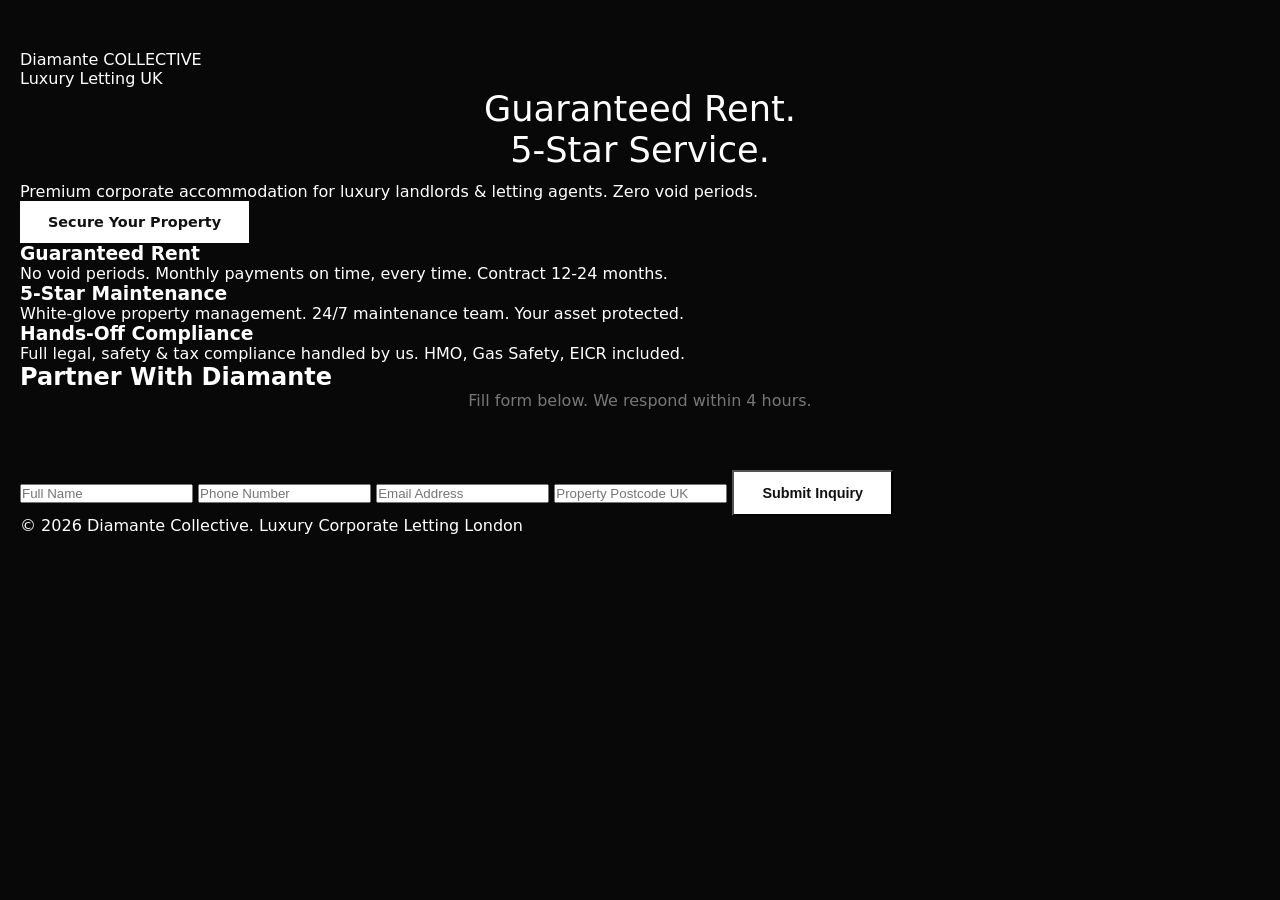
==== demo-aevum_index.html @ 5e606276 "Rename demo-aevum-main_index.html to demo-aevum_index.html" ====
<!DOCTYPE html>
<html lang="en">
<head>
<meta charset="UTF-8">
<meta name="viewport" content="width=device-width,initial-scale=1">
<title>Diamante Collective - Luxury Corporate Letting</title>
<link rel="stylesheet" href="style.css">
</head>
<body>
<header>
<div class="logo">Diamante COLLECTIVE</div>
<nav>Luxury Letting UK</nav>
</header>

<section class="hero">
<h1>Guaranteed Rent.<br>5-Star Service.</h1>
<p>Premium corporate accommodation for luxury landlords & letting agents. Zero void periods.</p>
<a href="#contact" class="btn">Secure Your Property</a>
</section>

<section class="benefits">
<div class="benefit">
<h3>Guaranteed Rent</h3>
<p>No void periods. Monthly payments on time, every time. Contract 12-24 months.</p>
</div>
<div class="benefit">
<h3>5-Star Maintenance</h3>
<p>White-glove property management. 24/7 maintenance team. Your asset protected.</p>
</div>
<div class="benefit">
<h3>Hands-Off Compliance</h3>
<p>Full legal, safety & tax compliance handled by us. HMO, Gas Safety, EICR included.</p>
</div>
</section>

<section id="contact" class="contact">
<h2>Partner With Diamante</h2>
<p class="sub">Fill form below. We respond within 4 hours.</p>
<form action="https://formspree.io/f/xpzgknkb" method="POST">
<input type="text" name="name" placeholder="Full Name" required>
<input type="tel" name="phone" placeholder="Phone Number" required>
<input type="email" name="email" placeholder="Email Address" required>
<input type="text" name="postcode" placeholder="Property Postcode UK" required>
<button type="submit" class="btn">Submit Inquiry</button>
</form>
</section>

<footer>
<p>&copy; 2026 Diamante Collective. Luxury Corporate Letting London</p>
</footer>
</body>
</html>
---- style.css ----
*{margin:0;padding:0;box-sizing:border-box}
body{font-family:system-ui,Arial,sans-serif;background:#080808;color:#fff;padding:50px 20px}
h1{text-align:center;font-weight:300;font-size:2.2rem;margin-bottom:12px;animation:fadeIn 0.6s}
p.sub{text-align:center;color:#777;margin-bottom:60px;animation:fadeIn 0.8s}
.grid{display:grid;grid-template-columns:repeat(3,1fr);gap:30px;max-width:1200px;margin:0 auto}
.card{background:#111;border:1px solid #1a1a1a;padding:35px;text-align:center;transition:all 0.3s;animation:slideUp 0.6s}
.card:hover{border-color:#fff;transform:translateY(-8px);box-shadow:0 10px 30px rgba(255,255,255,0.05)}
.card h3{font-size:1.4rem;margin-bottom:15px;font-weight:400}
.card p{color:#999;font-size:0.92rem;margin-bottom:28px;min-height:70px;line-height:1.6}
.btn{display:inline-block;background:#fff;color:#111;padding:13px 28px;text-decoration:none;font-weight:600;font-size:0.9rem;transition:0.3s}
.btn:hover{background:transparent;color:#fff;border:1px solid #fff}
.speed{color:#22c55e;font-size:0.8rem;margin-top:12px;font-weight:500}
@keyframes fadeIn{from{opacity:0}to{opacity:1}}
@keyframes slideUp{from{opacity:0;transform:translateY(20px)}to{opacity:1;transform:translateY(0)}}
@media(max-width:900px){.grid{grid-template-columns:1fr}}
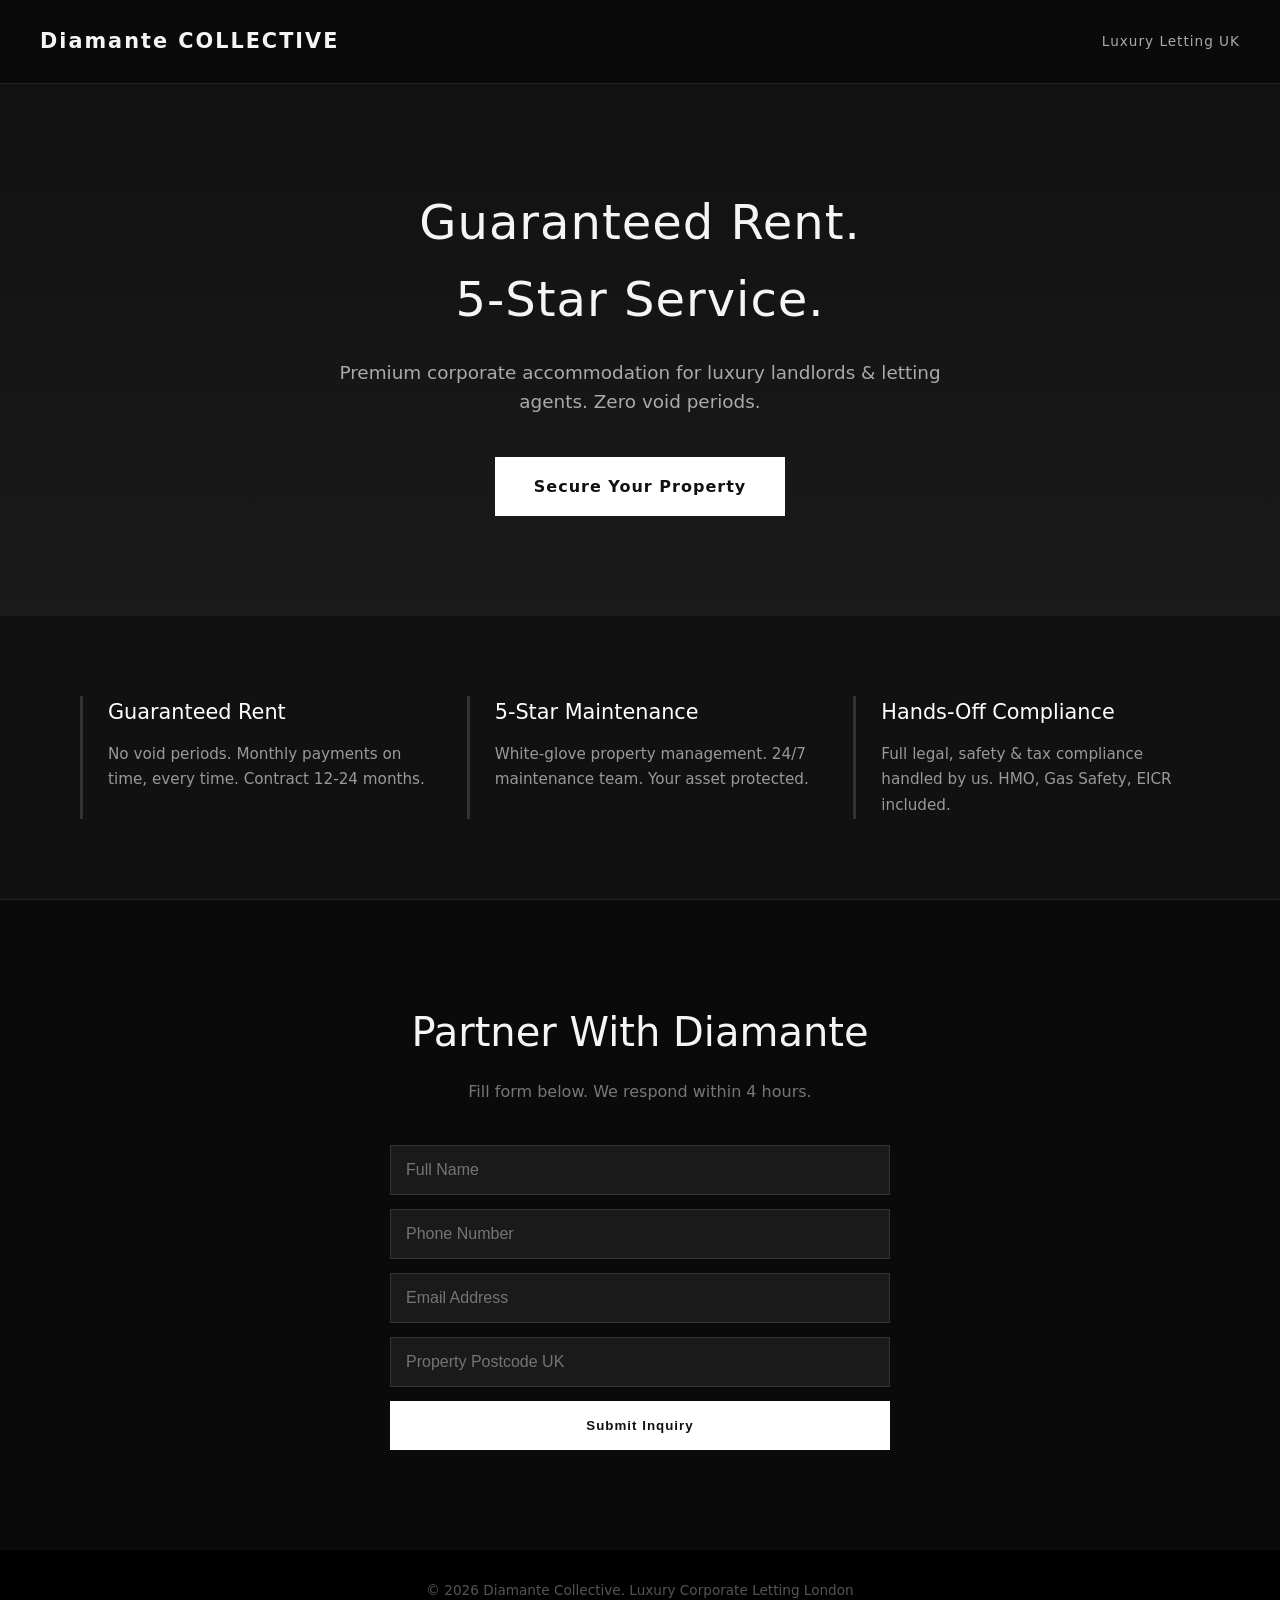
==== commit 8ea189b0: "Update demo-aevum_index.html" ====
--- a/demo-aevum_index.html
+++ b/demo-aevum_index.html
@@ -4,7 +4,7 @@
 <meta charset="UTF-8">
 <meta name="viewport" content="width=device-width,initial-scale=1">
 <title>Diamante Collective - Luxury Corporate Letting</title>
-<link rel="stylesheet" href="style.css">
+<link rel="stylesheet" href="demo-aevum_style.css">
 </head>
 <body>
 <header>
--- a/demo-aevum_style.css
+++ b/demo-aevum_style.css
@@ -0,0 +1,29 @@
+*{margin:0;padding:0;box-sizing:border-box}
+body{font-family:system-ui,-apple-system,Arial,sans-serif;background:#111;color:#f5f5f5;line-height:1.6;animation:fadeIn 0.5s}
+@keyframes fadeIn{from{opacity:0}to{opacity:1}}
+header{display:flex;justify-content:space-between;align-items:center;padding:25px 40px;background:#0a0a0a;border-bottom:1px solid #222;animation:slideDown 0.5s}
+@keyframes slideDown{from{transform:translateY(-20px);opacity:0}to{transform:translateY(0);opacity:1}}
+.logo{font-size:1.3rem;font-weight:700;letter-spacing:2px}
+nav{font-size:0.85rem;color:#aaa;letter-spacing:1px}
+.hero{text-align:center;padding:100px 20px;background:linear-gradient(180deg,#111 0%,#1a1a1a 100%)}
+.hero h1{font-size:3rem;font-weight:300;letter-spacing:1px;margin-bottom:20px;animation:fadeIn 0.8s}
+.hero p{font-size:1.15rem;color:#aaa;margin-bottom:40px;max-width:650px;margin-left:auto;margin-right:auto;animation:fadeIn 1s}
+.btn{display:inline-block;background:#fff;color:#111;text-decoration:none;padding:16px 38px;font-weight:600;letter-spacing:1px;transition:all 0.3s;border:1px solid #fff;animation:fadeIn 1.2s}
+.btn:hover{background:transparent;color:#fff;transform:scale(1.05)}
+.benefits{display:grid;grid-template-columns:repeat(3,1fr);gap:40px;padding:80px 40px;max-width:1200px;margin:0 auto}
+.benefit{border-left:3px solid #333;padding-left:25px;animation:slideUp 0.6s;animation-fill-mode:both}
+.benefit:nth-child(1){animation-delay:0.2s}
+.benefit:nth-child(2){animation-delay:0.4s}
+.benefit:nth-child(3){animation-delay:0.6s}
+@keyframes slideUp{from{opacity:0;transform:translateX(-20px)}to{opacity:1;transform:translateX(0)}}
+.benefit h3{font-size:1.3rem;font-weight:500;margin-bottom:12px;color:#fff}
+.benefit p{color:#999;font-size:0.95rem;line-height:1.7}
+.contact{text-align:center;padding:100px 20px;background:#0a0a0a;border-top:1px solid #222}
+.contact h2{font-size:2.5rem;font-weight:300;margin-bottom:15px}
+.contact .sub{color:#777;margin-bottom:40px}
+form{max-width:500px;margin:0 auto;display:flex;flex-direction:column;gap:14px}
+input{background:#1a1a1a;border:1px solid #333;padding:15px;color:#fff;font-size:1rem;outline:none;transition:0.3s}
+input:focus{border-color:#fff}
+footer{text-align:center;padding:30px;background:#000;color:#555;font-size:0.85rem}
+@media(max-width:768px){.hero h1{font-size:2rem}.benefits{grid-template-columns:1fr;gap:30px;padding:60px 20px}header{padding:20px}}
+
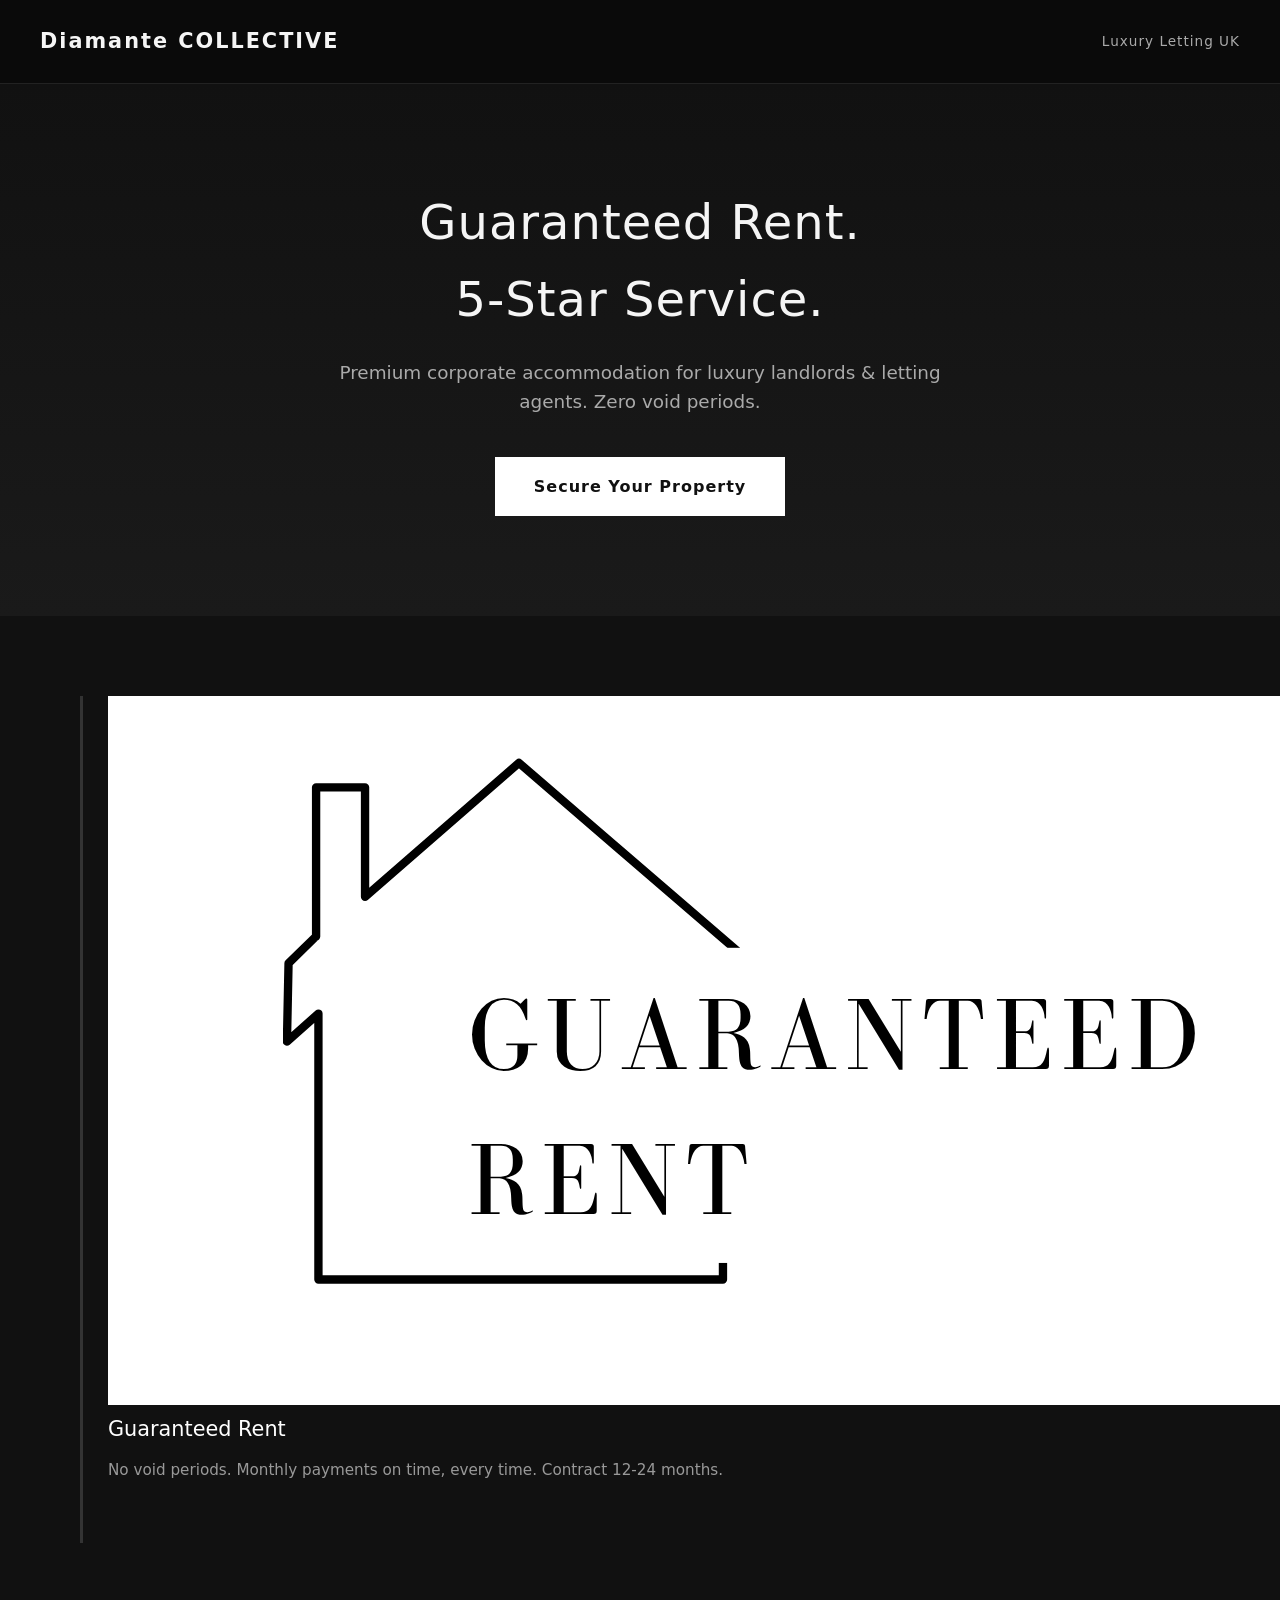
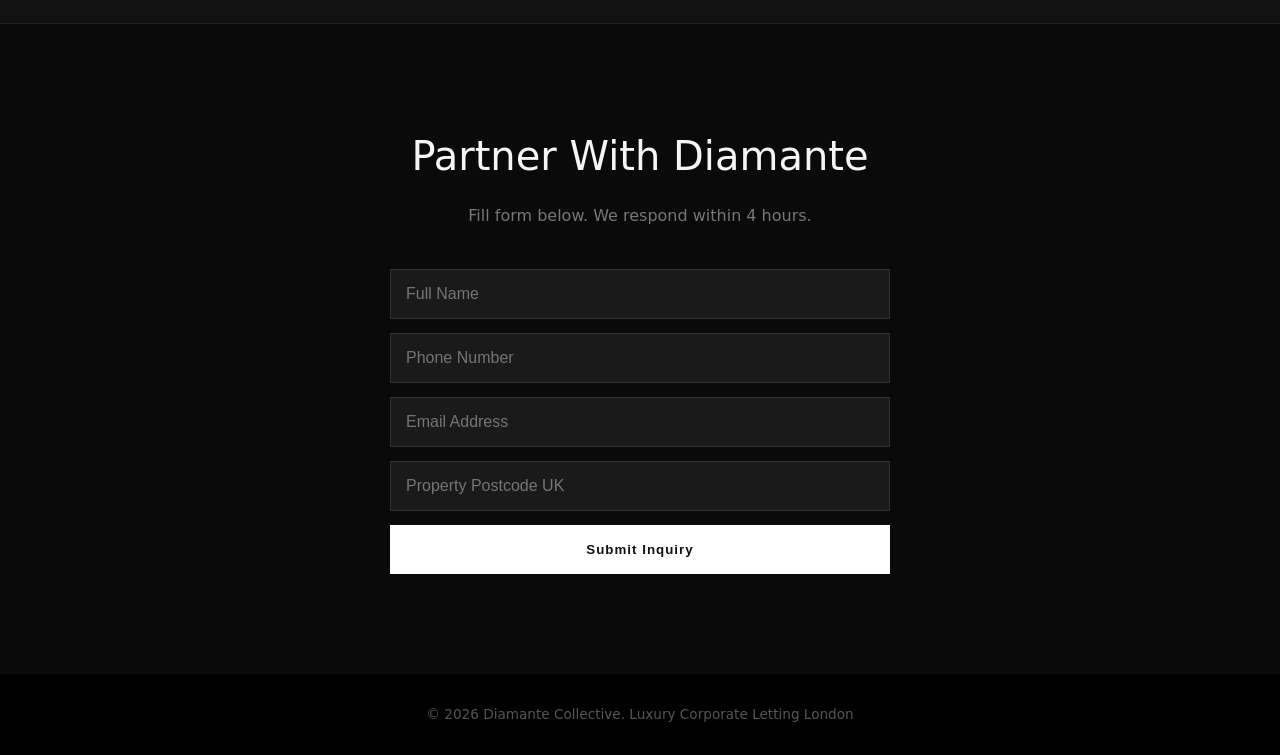
==== commit b2871310: "Update demo-aevum_index.html" ====
--- a/demo-aevum_index.html
+++ b/demo-aevum_index.html
@@ -20,14 +20,19 @@
 
 <section class="benefits">
 <div class="benefit">
+  <img src="SALE.png" alt="guaranteed rent">
 <h3>Guaranteed Rent</h3>
 <p>No void periods. Monthly payments on time, every time. Contract 12-24 months.</p>
 </div>
 <div class="benefit">
+    <img src="apartamentos.png" alt="apartamento de lujo">
+
 <h3>5-Star Maintenance</h3>
 <p>White-glove property management. 24/7 maintenance team. Your asset protected.</p>
 </div>
 <div class="benefit">
+    <img src="Seguridad.png" alt="contratos">
+
 <h3>Hands-Off Compliance</h3>
 <p>Full legal, safety & tax compliance handled by us. HMO, Gas Safety, EICR included.</p>
 </div>
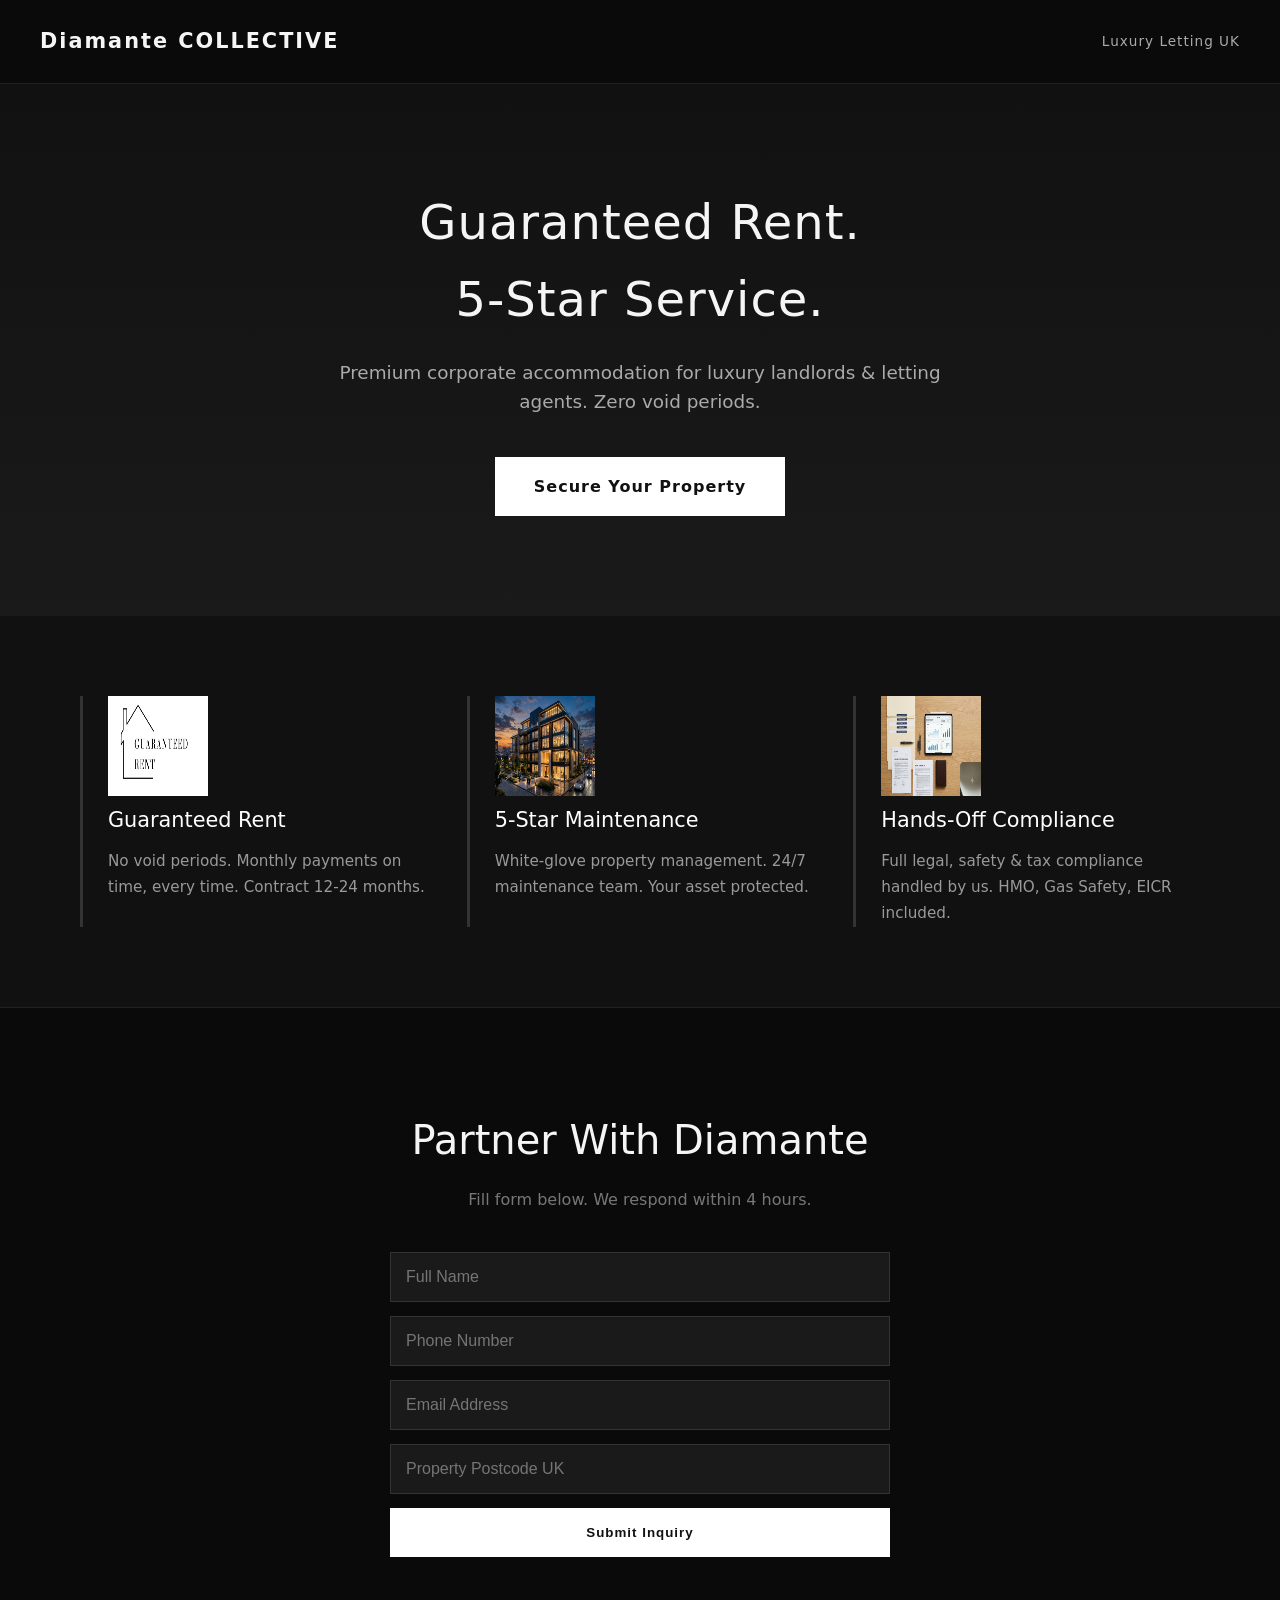
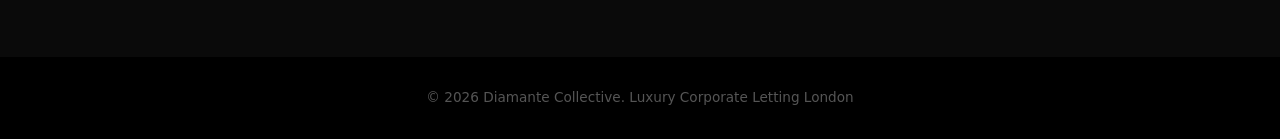
==== commit d41681ad: "Update demo-aevum_index.html" ====
--- a/demo-aevum_index.html
+++ b/demo-aevum_index.html
@@ -20,18 +20,18 @@
 
 <section class="benefits">
 <div class="benefit">
-  <img src="SALE.png" alt="guaranteed rent">
+  <img src="SALE.png" alt="guaranteed rent" width="100" height="100">
 <h3>Guaranteed Rent</h3>
 <p>No void periods. Monthly payments on time, every time. Contract 12-24 months.</p>
 </div>
 <div class="benefit">
-    <img src="apartamentos.png" alt="apartamento de lujo">
+    <img src="apartamentos.png" alt="apartamento de lujo"width="100" height="100">
 
 <h3>5-Star Maintenance</h3>
 <p>White-glove property management. 24/7 maintenance team. Your asset protected.</p>
 </div>
 <div class="benefit">
-    <img src="Seguridad.png" alt="contratos">
+    <img src="Seguridad.png" alt="contratos"width="100" height="100">
 
 <h3>Hands-Off Compliance</h3>
 <p>Full legal, safety & tax compliance handled by us. HMO, Gas Safety, EICR included.</p>
--- a/demo-aevum_style.css
+++ b/demo-aevum_style.css
@@ -4,6 +4,7 @@
 header{display:flex;justify-content:space-between;align-items:center;padding:25px 40px;background:#0a0a0a;border-bottom:1px solid #222;animation:slideDown 0.5s}
 @keyframes slideDown{from{transform:translateY(-20px);opacity:0}to{transform:translateY(0);opacity:1}}
 .logo{font-size:1.3rem;font-weight:700;letter-spacing:2px}
+
 nav{font-size:0.85rem;color:#aaa;letter-spacing:1px}
 .hero{text-align:center;padding:100px 20px;background:linear-gradient(180deg,#111 0%,#1a1a1a 100%)}
 .hero h1{font-size:3rem;font-weight:300;letter-spacing:1px;margin-bottom:20px;animation:fadeIn 0.8s}
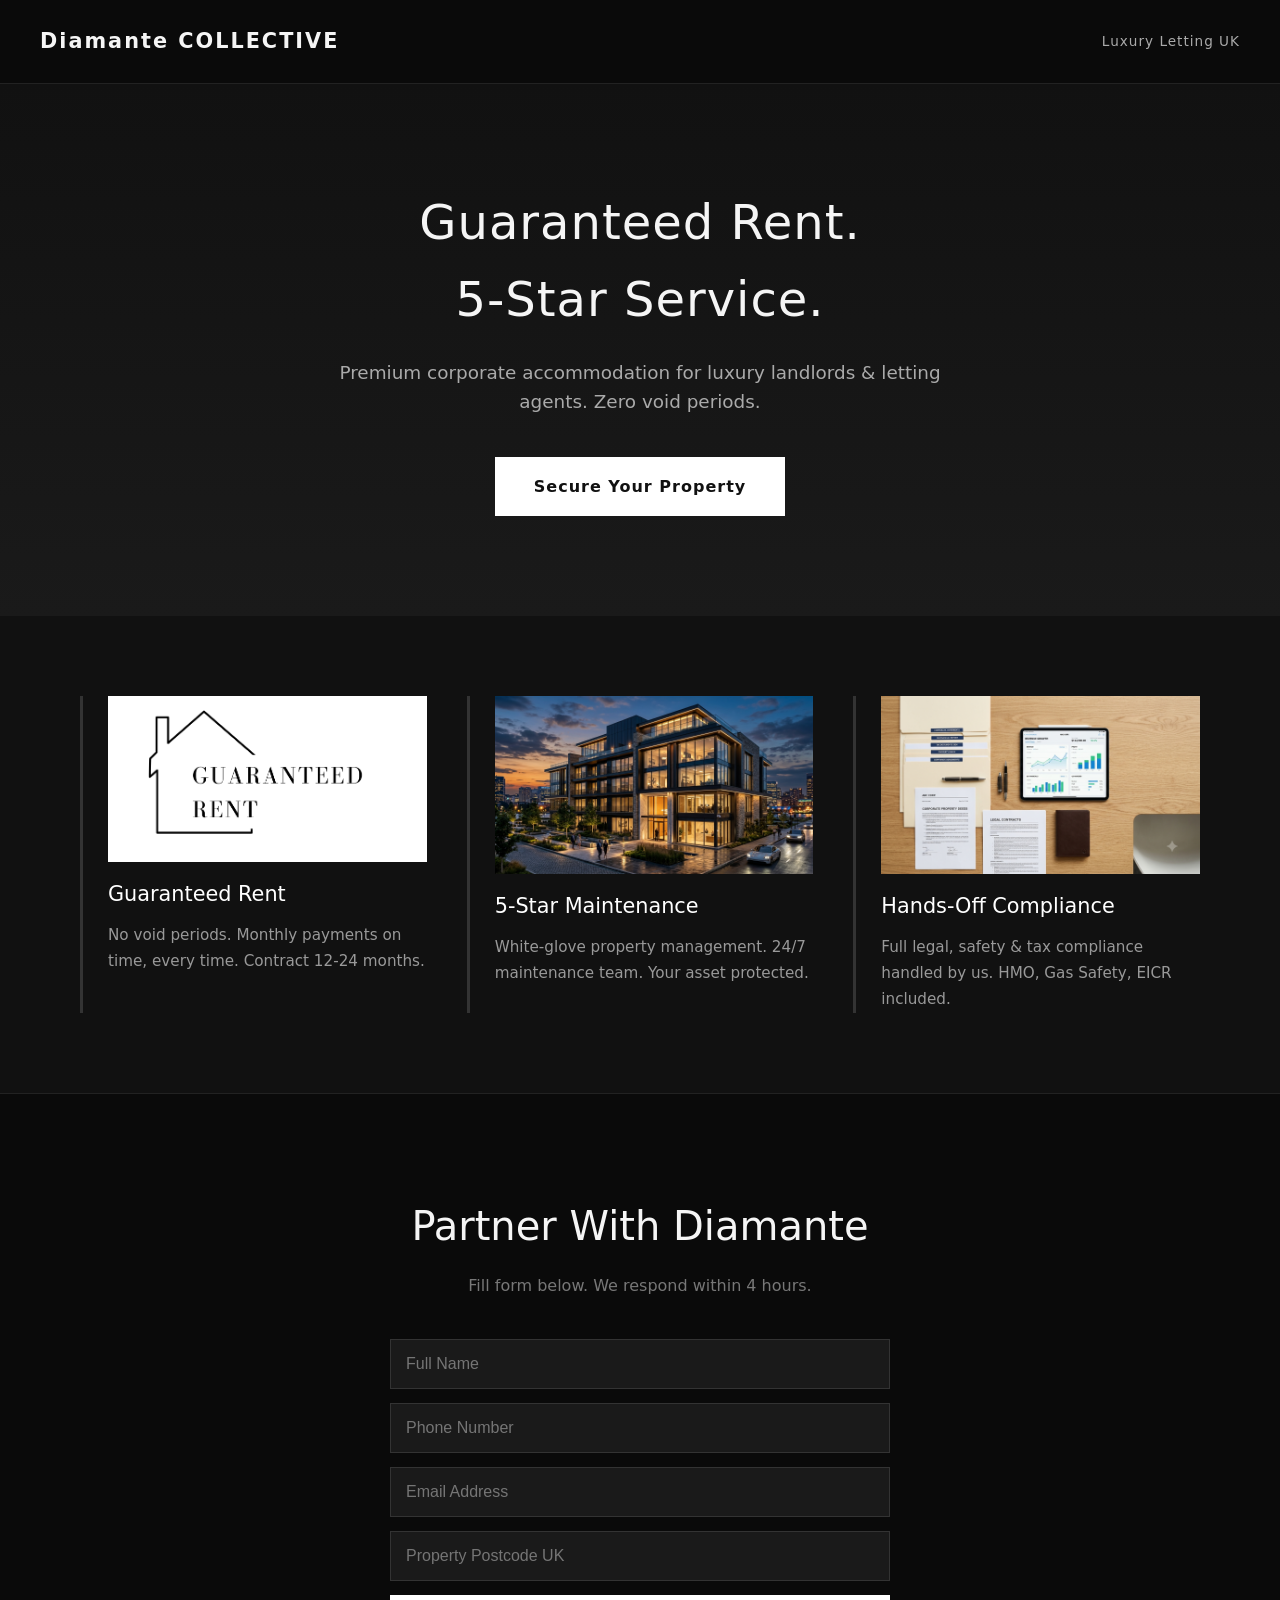
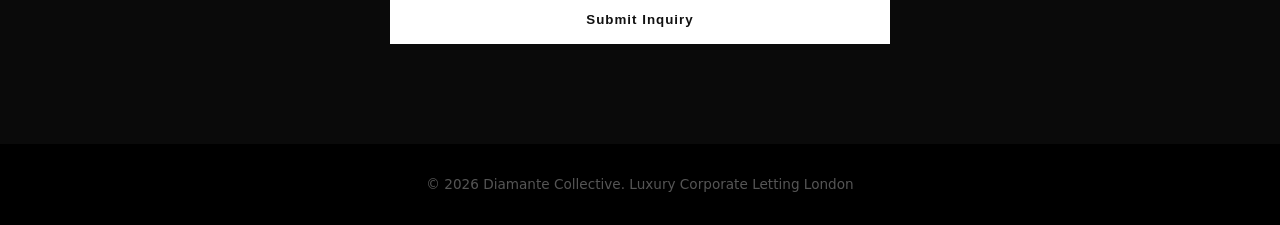
==== commit b00aef3d: "Update demo-aevum_index.html" ====
--- a/demo-aevum_index.html
+++ b/demo-aevum_index.html
@@ -20,18 +20,18 @@
 
 <section class="benefits">
 <div class="benefit">
-  <img src="SALE.png" alt="guaranteed rent" width="100" height="100">
+  <img src="SALE.png" alt="guaranteed rent"style="width:100%;max-width:320px;height:auto;display:block;margin-bottom:16px">
 <h3>Guaranteed Rent</h3>
 <p>No void periods. Monthly payments on time, every time. Contract 12-24 months.</p>
 </div>
 <div class="benefit">
-    <img src="apartamentos.png" alt="apartamento de lujo"width="100" height="100">
+    <img src="apartamentos.png" alt="apartamento de lujo"style="width:100%;max-width:320px;height:auto;display:block;margin-bottom:16px">
 
 <h3>5-Star Maintenance</h3>
 <p>White-glove property management. 24/7 maintenance team. Your asset protected.</p>
 </div>
 <div class="benefit">
-    <img src="Seguridad.png" alt="contratos"width="100" height="100">
+    <img src="Seguridad.png" alt="contratos"style="width:100%;max-width:320px;height:auto;display:block;margin-bottom:16px">
 
 <h3>Hands-Off Compliance</h3>
 <p>Full legal, safety & tax compliance handled by us. HMO, Gas Safety, EICR included.</p>
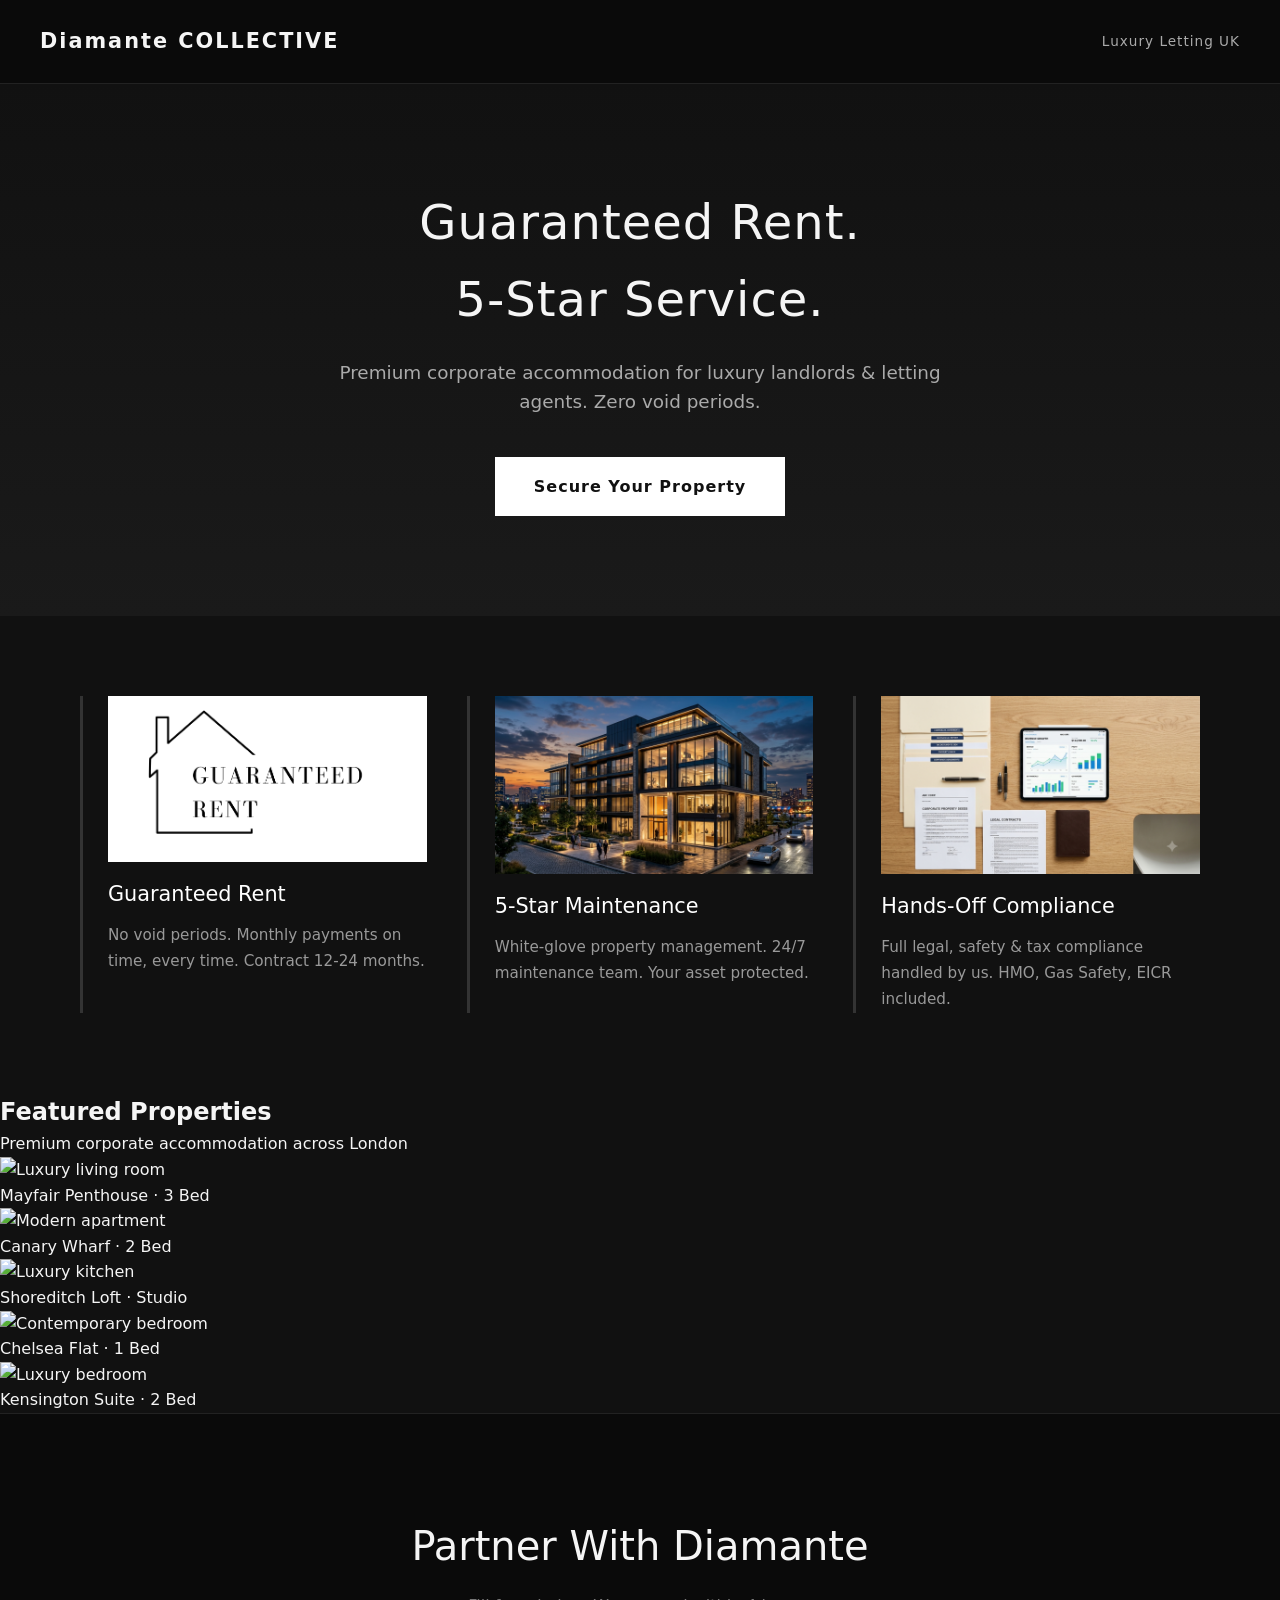
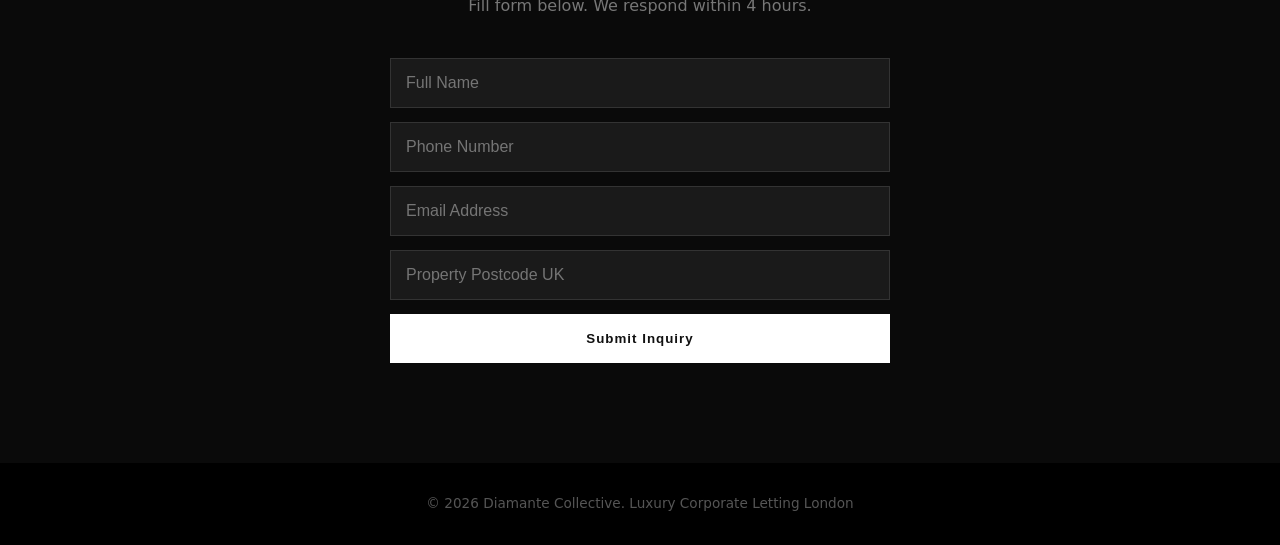
==== commit b19a2fd1: "Update demo-aevum_index.html" ====
--- a/demo-aevum_index.html
+++ b/demo-aevum_index.html
@@ -38,6 +38,33 @@
 </div>
 </section>
 
+<section class="gallery">
+<h2>Featured Properties</h2>
+<p class="gallery-sub">Premium corporate accommodation across London</p>
+<div class="gallery-grid">
+  <div class="gallery-item gallery-item--large">
+    <img src="https://images.unsplash.com/photo-1560448204-e02f11c3d0e2?w=800&q=80" alt="Luxury living room" loading="lazy">
+    <div class="gallery-label">Mayfair Penthouse · 3 Bed</div>
+  </div>
+  <div class="gallery-item">
+    <img src="https://images.unsplash.com/photo-1522708323590-d24dbb6b0267?w=600&q=80" alt="Modern apartment" loading="lazy">
+    <div class="gallery-label">Canary Wharf · 2 Bed</div>
+  </div>
+  <div class="gallery-item">
+    <img src="https://images.unsplash.com/photo-1484154218962-a197022b5858?w=600&q=80" alt="Luxury kitchen" loading="lazy">
+    <div class="gallery-label">Shoreditch Loft · Studio</div>
+  </div>
+  <div class="gallery-item">
+    <img src="https://images.unsplash.com/photo-1502672260266-1c1ef2d93688?w=600&q=80" alt="Contemporary bedroom" loading="lazy">
+    <div class="gallery-label">Chelsea Flat · 1 Bed</div>
+  </div>
+  <div class="gallery-item">
+    <img src="https://images.unsplash.com/photo-1560185007-cde436f6a4d0?w=600&q=80" alt="Luxury bedroom" loading="lazy">
+    <div class="gallery-label">Kensington Suite · 2 Bed</div>
+  </div>
+</div>
+</section>
+  
 <section id="contact" class="contact">
 <h2>Partner With Diamante</h2>
 <p class="sub">Fill form below. We respond within 4 hours.</p>
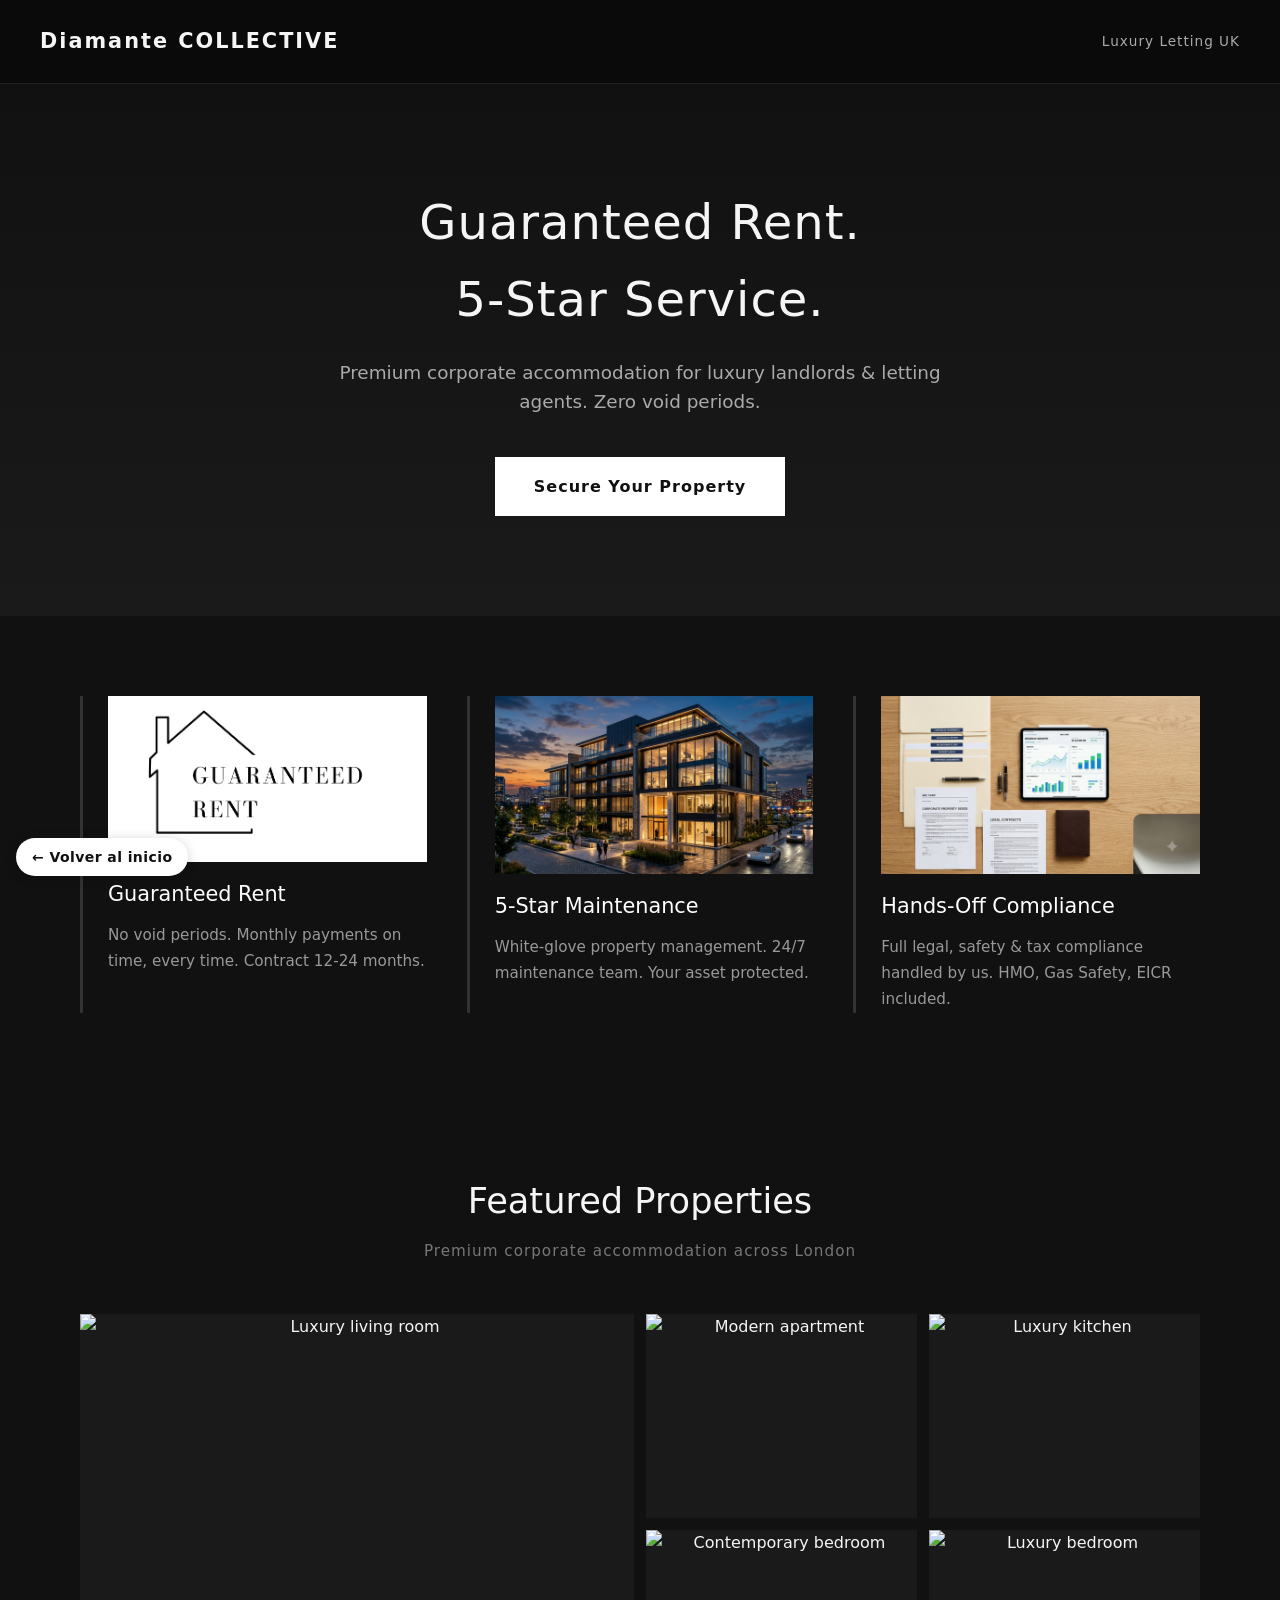
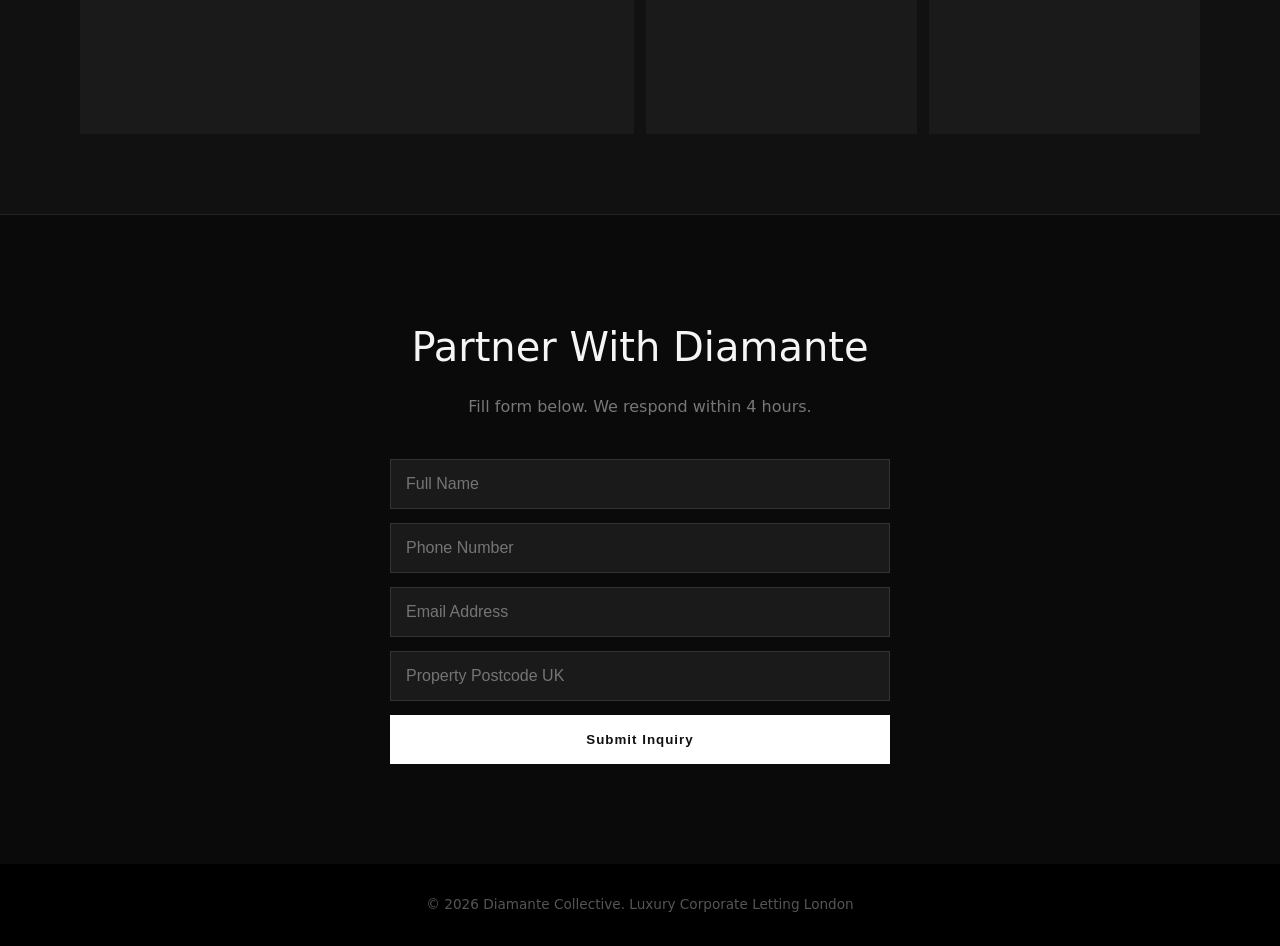
==== commit 596a5e69: "Update demo-aevum_index.html" ====
--- a/demo-aevum_index.html
+++ b/demo-aevum_index.html
@@ -7,6 +7,7 @@
 <link rel="stylesheet" href="demo-aevum_style.css">
 </head>
 <body>
+  <a href="index.html" style="position:fixed;bottom:24px;left:16px;z-index:9999;background:#fff;color:#111;text-decoration:none;font-size:14px;font-weight:600;padding:8px 16px;border-radius:999px;box-shadow:0 2px 12px rgba(0,0,0,0.18);letter-spacing:0.03em;transition:background 0.2s;" onmouseover="this.style.background='#f0f0f0'" onmouseout="this.style.background='#fff'">← Volver al inicio</a>
 <header>
 <div class="logo">Diamante COLLECTIVE</div>
 <nav>Luxury Letting UK</nav>
--- a/demo-aevum_style.css
+++ b/demo-aevum_style.css
@@ -26,5 +26,15 @@
 input{background:#1a1a1a;border:1px solid #333;padding:15px;color:#fff;font-size:1rem;outline:none;transition:0.3s}
 input:focus{border-color:#fff}
 footer{text-align:center;padding:30px;background:#000;color:#555;font-size:0.85rem}
-@media(max-width:768px){.hero h1{font-size:2rem}.benefits{grid-template-columns:1fr;gap:30px;padding:60px 20px}header{padding:20px}}
-
+.gallery{padding:80px 40px;max-width:1200px;margin:0 auto;text-align:center}
+.gallery h2{font-size:2.2rem;font-weight:300;margin-bottom:10px}
+.gallery-sub{color:#777;margin-bottom:50px;font-size:0.95rem;letter-spacing:1px}
+.gallery-grid{display:grid;grid-template-columns:repeat(4,1fr);grid-template-rows:auto auto;gap:12px}
+.gallery-item{position:relative;overflow:hidden;background:#1a1a1a}
+.gallery-item--large{grid-column:span 2;grid-row:span 2}
+.gallery-item img{width:100%;height:100%;object-fit:cover;display:block;transition:transform 0.5s ease;min-height:200px}
+.gallery-item--large img{min-height:420px}
+.gallery-item:hover img{transform:scale(1.05)}
+.gallery-label{position:absolute;bottom:0;left:0;right:0;padding:12px 16px;background:linear-gradient(transparent,rgba(0,0,0,0.8));color:#fff;font-size:0.8rem;letter-spacing:1px;opacity:0;transition:opacity 0.3s}
+.gallery-item:hover .gallery-label{opacity:1}
+@media(max-width:768px){.hero h1{font-size:2rem}.benefits{grid-template-columns:1fr;gap:30px;padding:60px 20px}header{padding:20px}.gallery{padding:60px 20px}.gallery-grid{grid-template-columns:1fr 1fr;gap:8px}.gallery-item--large{grid-column:span 2}.gallery-item--large img{min-height:220px}.gallery-item img{min-height:150px}}
